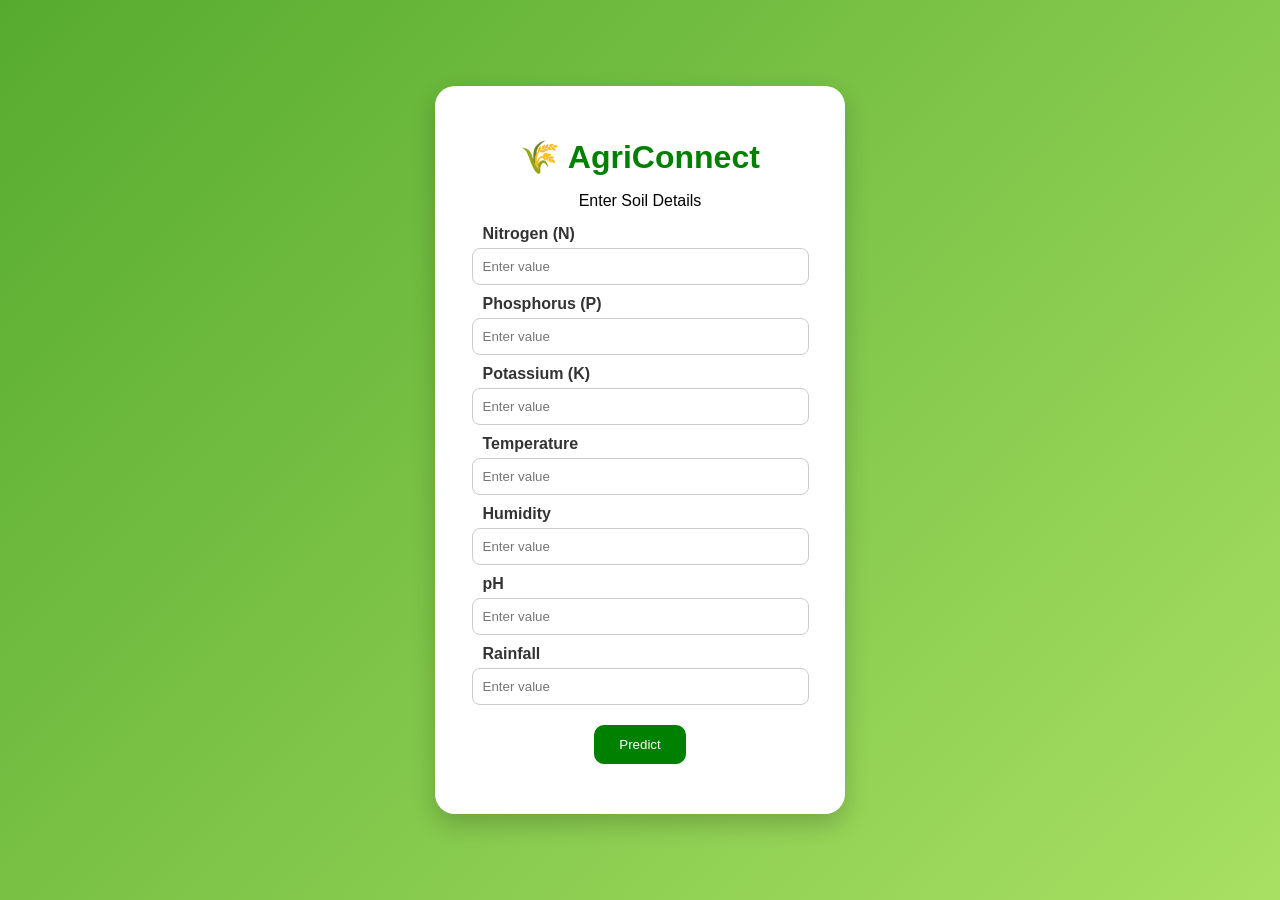
==== index.html @ c9d95ccd "Initial commit: AgriConnect project" ====
<!DOCTYPE html>
<html>
<head>
    <title>AgriConnect</title>

    <style>
        body {
            font-family: 'Segoe UI', sans-serif;
            margin: 0;
            background: linear-gradient(135deg, #56ab2f, #a8e063);
            display: flex;
            justify-content: center;
            align-items: center;
            height: 100vh;
        }

        .box {
            background: white;
            padding: 30px;
            border-radius: 20px;
            width: 350px;
            box-shadow: 0 10px 25px rgba(0,0,0,0.2);
            text-align: center;
        }

        h1 {
            color: green;
            margin-bottom: 5px;
        }

        p {
            margin-bottom: 15px;
        }

        label {
            display: block;
            text-align: left;
            margin-left: 5%;
            margin-top: 10px;
            font-weight: bold;
            color: #333;
        }

        input {
            width: 90%;
            padding: 10px;
            margin-top: 5px;
            border-radius: 8px;
            border: 1px solid #ccc;
            outline: none;
        }

        input:focus {
            border-color: green;
        }

        button {
            margin-top: 20px;
            padding: 12px 25px;
            background: green;
            color: white;
            border: none;
            border-radius: 10px;
            cursor: pointer;
            transition: 0.3s;
        }

        button:hover {
            background: darkgreen;
            transform: scale(1.05);
        }

        #result {
            margin-top: 20px;
        }

        .card {
            background: #f9f9f9;
            padding: 12px;
            margin-top: 10px;
            border-radius: 10px;
            text-align: left;
        }

        .top {
            border: 2px solid green;
            background: #eaffea;
        }
    </style>
</head>

<body>

<div class="box">

    <h1>🌾 AgriConnect</h1>
    <p>Enter Soil Details</p>

    <label>Nitrogen (N)</label>
    <input type="number" id="n" placeholder="Enter value">

    <label>Phosphorus (P)</label>
    <input type="number" id="p" placeholder="Enter value">

    <label>Potassium (K)</label>
    <input type="number" id="k" placeholder="Enter value">

    <label>Temperature</label>
    <input type="number" id="temp" placeholder="Enter value">

    <label>Humidity</label>
    <input type="number" id="hum" placeholder="Enter value">

    <label>pH</label>
    <input type="number" id="ph" placeholder="Enter value">

    <label>Rainfall</label>
    <input type="number" id="rain" placeholder="Enter value">

    <button onclick="predict()">Predict</button>

    <div id="result"></div>

</div>

<script>
function predict() {

    const n = document.getElementById("n").value;
    const p = document.getElementById("p").value;
    const k = document.getElementById("k").value;
    const temp = document.getElementById("temp").value;
    const hum = document.getElementById("hum").value;
    const ph = document.getElementById("ph").value;
    const rain = document.getElementById("rain").value;

    if (!n || !p || !k || !temp || !hum || !ph || !rain) {
        alert("Please fill all fields!");
        return;
    }

    document.getElementById("result").innerHTML = "⏳ Predicting...";

    fetch("http://127.0.0.1:5000/predict", {
        method: "POST",
        headers: {
            "Content-Type": "application/json"
        },
        body: JSON.stringify({
            N: Number(n),
            P: Number(p),
            K: Number(k),
            temperature: Number(temp),
            humidity: Number(hum),
            ph: Number(ph),
            rainfall: Number(rain)
        })
    })
    .then(res => res.json())
    .then(data => {

        let output = "<h3>🌾 Recommended Crops</h3>";

        data.top3.forEach((crop, index) => {
            const info = data.details[crop] || {};

            output += `
                <div class="card ${index === 0 ? 'top' : ''}">
                    <b>${index === 0 ? "👑 " : ""}${crop.toUpperCase()}</b><br>
                    Variety: ${info.variety || "-"}<br>
                    Duration: ${info.duration || "-"}<br>
                    Water: ${info.water || "-"}<br>
                    Profit: ${info.profit || "-"}<br>
                    Benefits: ${(info.benefits || []).join(", ")}
                </div>
            `;
        });

        document.getElementById("result").innerHTML = output;
    })
    .catch(() => {
        document.getElementById("result").innerHTML = "❌ Server error";
    });
}
</script>

</body>
</html>
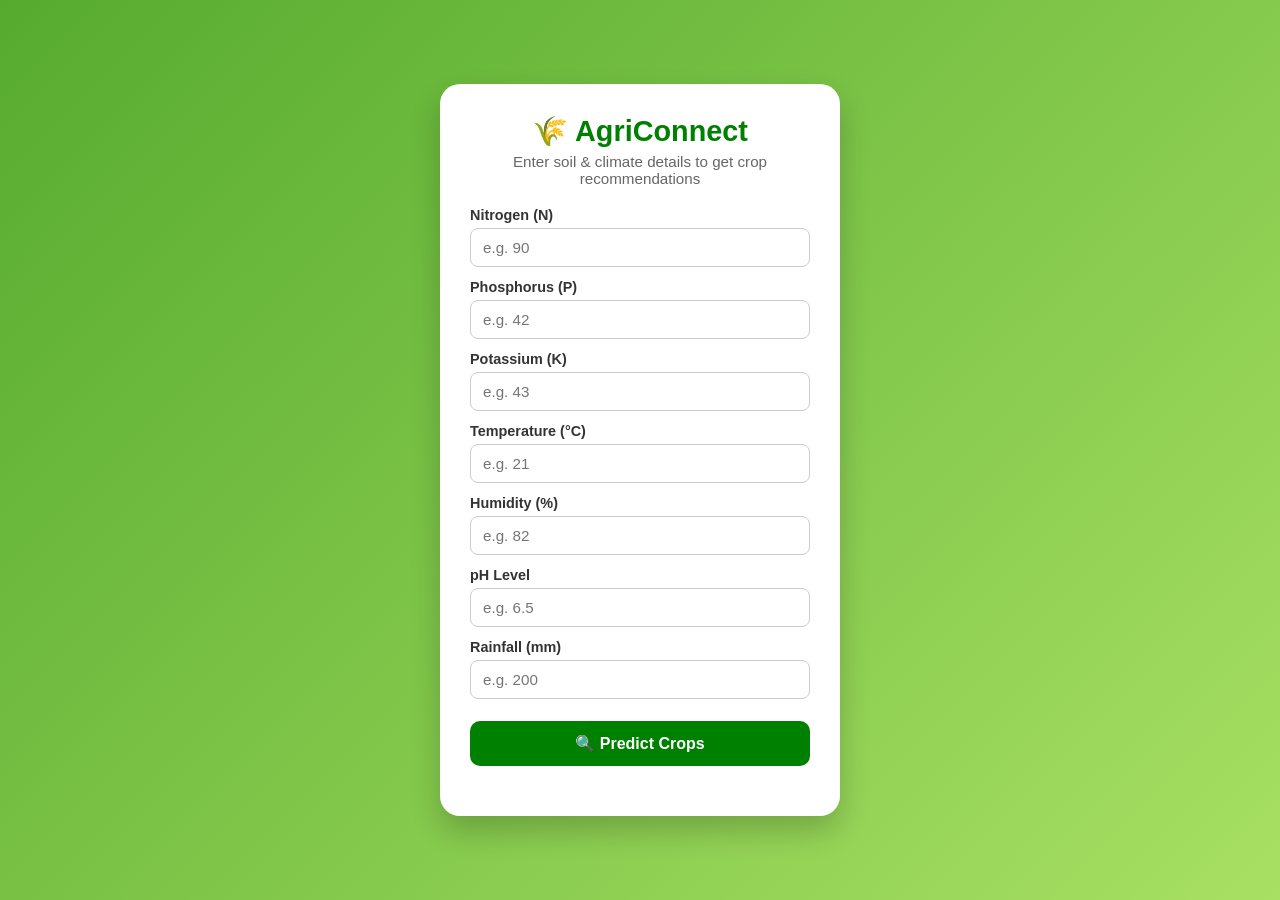
==== commit 14554a7d: "Fix: extract inline JS/CSS, fix script.js bugs, build Next.js AgriConnect UI" ====
--- a/index.html
+++ b/index.html
@@ -1,92 +1,10 @@
 <!DOCTYPE html>
-<html>
+<html lang="en">
 <head>
+    <meta charset="UTF-8" />
+    <meta name="viewport" content="width=device-width, initial-scale=1.0" />
     <title>AgriConnect</title>
-
-    <style>
-        body {
-            font-family: 'Segoe UI', sans-serif;
-            margin: 0;
-            background: linear-gradient(135deg, #56ab2f, #a8e063);
-            display: flex;
-            justify-content: center;
-            align-items: center;
-            height: 100vh;
-        }
-
-        .box {
-            background: white;
-            padding: 30px;
-            border-radius: 20px;
-            width: 350px;
-            box-shadow: 0 10px 25px rgba(0,0,0,0.2);
-            text-align: center;
-        }
-
-        h1 {
-            color: green;
-            margin-bottom: 5px;
-        }
-
-        p {
-            margin-bottom: 15px;
-        }
-
-        label {
-            display: block;
-            text-align: left;
-            margin-left: 5%;
-            margin-top: 10px;
-            font-weight: bold;
-            color: #333;
-        }
-
-        input {
-            width: 90%;
-            padding: 10px;
-            margin-top: 5px;
-            border-radius: 8px;
-            border: 1px solid #ccc;
-            outline: none;
-        }
-
-        input:focus {
-            border-color: green;
-        }
-
-        button {
-            margin-top: 20px;
-            padding: 12px 25px;
-            background: green;
-            color: white;
-            border: none;
-            border-radius: 10px;
-            cursor: pointer;
-            transition: 0.3s;
-        }
-
-        button:hover {
-            background: darkgreen;
-            transform: scale(1.05);
-        }
-
-        #result {
-            margin-top: 20px;
-        }
-
-        .card {
-            background: #f9f9f9;
-            padding: 12px;
-            margin-top: 10px;
-            border-radius: 10px;
-            text-align: left;
-        }
-
-        .top {
-            border: 2px solid green;
-            background: #eaffea;
-        }
-    </style>
+    <link rel="stylesheet" href="style.css" />
 </head>
 
 <body>
@@ -94,95 +12,36 @@
 <div class="box">
 
     <h1>🌾 AgriConnect</h1>
-    <p>Enter Soil Details</p>
+    <p class="subtitle">Enter soil & climate details to get crop recommendations</p>
 
-    <label>Nitrogen (N)</label>
-    <input type="number" id="n" placeholder="Enter value">
+    <label for="n">Nitrogen (N)</label>
+    <input type="number" id="n" placeholder="e.g. 90" min="0" />
 
-    <label>Phosphorus (P)</label>
-    <input type="number" id="p" placeholder="Enter value">
+    <label for="p">Phosphorus (P)</label>
+    <input type="number" id="p" placeholder="e.g. 42" min="0" />
 
-    <label>Potassium (K)</label>
-    <input type="number" id="k" placeholder="Enter value">
+    <label for="k">Potassium (K)</label>
+    <input type="number" id="k" placeholder="e.g. 43" min="0" />
 
-    <label>Temperature</label>
-    <input type="number" id="temp" placeholder="Enter value">
+    <label for="temp">Temperature (°C)</label>
+    <input type="number" id="temp" placeholder="e.g. 21" />
 
-    <label>Humidity</label>
-    <input type="number" id="hum" placeholder="Enter value">
+    <label for="hum">Humidity (%)</label>
+    <input type="number" id="hum" placeholder="e.g. 82" min="0" max="100" />
 
-    <label>pH</label>
-    <input type="number" id="ph" placeholder="Enter value">
+    <label for="ph">pH Level</label>
+    <input type="number" id="ph" placeholder="e.g. 6.5" step="0.1" min="0" max="14" />
 
-    <label>Rainfall</label>
-    <input type="number" id="rain" placeholder="Enter value">
+    <label for="rain">Rainfall (mm)</label>
+    <input type="number" id="rain" placeholder="e.g. 200" min="0" />
 
-    <button onclick="predict()">Predict</button>
+    <button id="predictBtn" onclick="predict()">🔍 Predict Crops</button>
 
+    <div id="loading">⏳ Predicting, please wait...</div>
     <div id="result"></div>
 
 </div>
 
-<script>
-function predict() {
-
-    const n = document.getElementById("n").value;
-    const p = document.getElementById("p").value;
-    const k = document.getElementById("k").value;
-    const temp = document.getElementById("temp").value;
-    const hum = document.getElementById("hum").value;
-    const ph = document.getElementById("ph").value;
-    const rain = document.getElementById("rain").value;
-
-    if (!n || !p || !k || !temp || !hum || !ph || !rain) {
-        alert("Please fill all fields!");
-        return;
-    }
-
-    document.getElementById("result").innerHTML = "⏳ Predicting...";
-
-    fetch("http://127.0.0.1:5000/predict", {
-        method: "POST",
-        headers: {
-            "Content-Type": "application/json"
-        },
-        body: JSON.stringify({
-            N: Number(n),
-            P: Number(p),
-            K: Number(k),
-            temperature: Number(temp),
-            humidity: Number(hum),
-            ph: Number(ph),
-            rainfall: Number(rain)
-        })
-    })
-    .then(res => res.json())
-    .then(data => {
-
-        let output = "<h3>🌾 Recommended Crops</h3>";
-
-        data.top3.forEach((crop, index) => {
-            const info = data.details[crop] || {};
-
-            output += `
-                <div class="card ${index === 0 ? 'top' : ''}">
-                    <b>${index === 0 ? "👑 " : ""}${crop.toUpperCase()}</b><br>
-                    Variety: ${info.variety || "-"}<br>
-                    Duration: ${info.duration || "-"}<br>
-                    Water: ${info.water || "-"}<br>
-                    Profit: ${info.profit || "-"}<br>
-                    Benefits: ${(info.benefits || []).join(", ")}
-                </div>
-            `;
-        });
-
-        document.getElementById("result").innerHTML = output;
-    })
-    .catch(() => {
-        document.getElementById("result").innerHTML = "❌ Server error";
-    });
-}
-</script>
-
+<script src="script.js"></script>
 </body>
-</html>+</html>
--- a/style.css
+++ b/style.css
@@ -0,0 +1,141 @@
+* {
+    box-sizing: border-box;
+    margin: 0;
+    padding: 0;
+}
+
+body {
+    font-family: 'Segoe UI', sans-serif;
+    background: linear-gradient(135deg, #56ab2f, #a8e063);
+    display: flex;
+    justify-content: center;
+    align-items: center;
+    min-height: 100vh;
+    padding: 20px;
+}
+
+.box {
+    background: white;
+    padding: 30px;
+    border-radius: 20px;
+    width: 100%;
+    max-width: 400px;
+    box-shadow: 0 15px 30px rgba(0, 0, 0, 0.2);
+    text-align: center;
+}
+
+h1 {
+    color: green;
+    margin-bottom: 5px;
+    font-size: 1.8rem;
+}
+
+.subtitle {
+    color: #666;
+    margin-bottom: 20px;
+    font-size: 0.95rem;
+}
+
+label {
+    display: block;
+    text-align: left;
+    margin-top: 12px;
+    font-weight: 600;
+    color: #333;
+    font-size: 0.9rem;
+}
+
+input {
+    width: 100%;
+    padding: 10px 12px;
+    margin-top: 5px;
+    border-radius: 8px;
+    border: 1px solid #ccc;
+    outline: none;
+    font-size: 0.95rem;
+    transition: border-color 0.3s, box-shadow 0.3s;
+}
+
+input:focus {
+    border-color: green;
+    box-shadow: 0 0 5px rgba(0, 128, 0, 0.35);
+}
+
+button {
+    margin-top: 22px;
+    width: 100%;
+    padding: 13px;
+    background: green;
+    color: white;
+    border: none;
+    border-radius: 10px;
+    cursor: pointer;
+    font-size: 1rem;
+    font-weight: 600;
+    transition: background 0.3s, transform 0.2s;
+}
+
+button:hover {
+    background: darkgreen;
+    transform: scale(1.03);
+}
+
+button:disabled {
+    background: #aaa;
+    cursor: not-allowed;
+    transform: none;
+}
+
+#loading {
+    display: none;
+    margin-top: 15px;
+    color: #555;
+    font-size: 0.95rem;
+}
+
+#result {
+    margin-top: 20px;
+}
+
+#result h3 {
+    color: #333;
+    margin-bottom: 10px;
+}
+
+.card {
+    background: #f9f9f9;
+    padding: 14px;
+    margin-top: 10px;
+    border-radius: 12px;
+    text-align: left;
+    transition: transform 0.2s, box-shadow 0.2s;
+    border: 1px solid #e0e0e0;
+}
+
+.card:hover {
+    transform: translateY(-4px);
+    box-shadow: 0 8px 18px rgba(0, 0, 0, 0.12);
+}
+
+.card.top {
+    border: 2px solid green;
+    background: #eaffea;
+}
+
+.card b {
+    font-size: 1rem;
+    color: #222;
+}
+
+.card p {
+    margin-top: 5px;
+    font-size: 0.88rem;
+    color: #444;
+    line-height: 1.5;
+}
+
+.error {
+    color: red;
+    font-weight: 600;
+    margin-top: 15px;
+}
